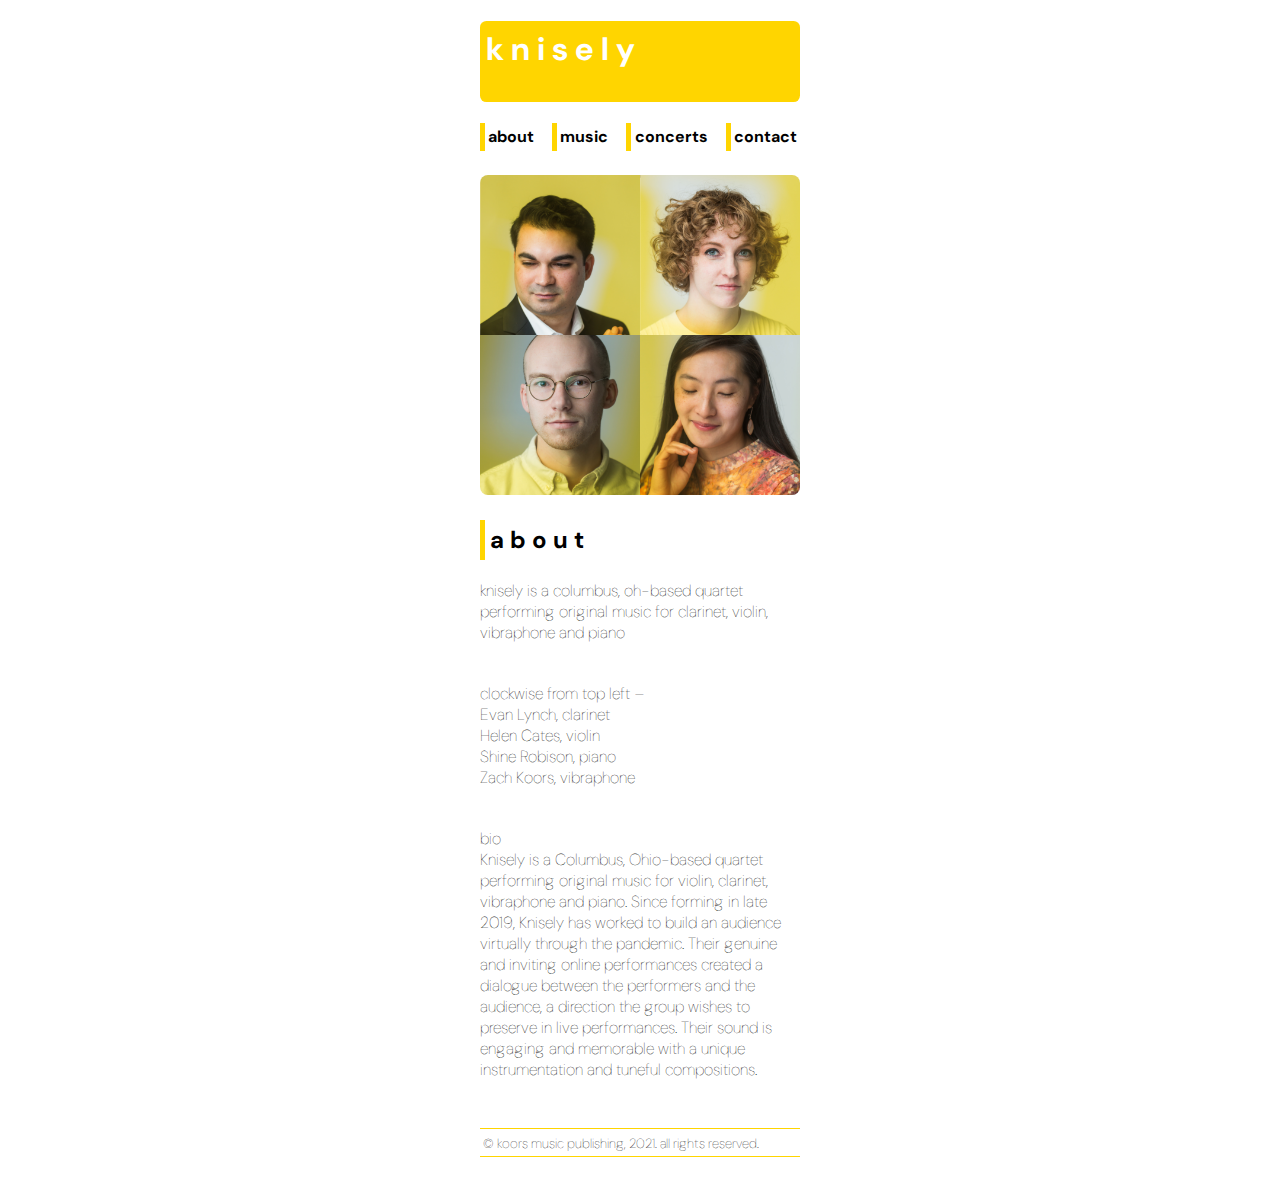
==== about.html @ c232701c "removed /pages !!!" ====
<!DOCTYPE html>   <!-- for God so loved the world that he gave his only son, that whoever believes in him shall not perish, but have eternal life -->
<html lang="en">
<head>
  <meta charset="utf-8">
  <meta name="name" content="knisely – about">
  <meta name="author" content="Zach Koors">
  <meta name="description" content="the official site of  k n i s e l y">
  <meta name="viewport" content="width=device-width, initial-scale=1">
  <link rel="stylesheet" href="/css/style.css">
</head>
<body>
  <!-- header -->
  <header id="header" class="">
    <a href="/index.html"><h1 class="yellow-card space">k n i s e l y</h1></a>
      <nav id="nav-bar" class="flex-row flex-around">
        <a id="nav-link" class="left-line" href="/about.html">about</a>
        <a id="nav-link" class="left-line" href="/music.html">music</a>
        <a id="nav-link" class="left-line" href="/concerts.html">concerts</a>
        <a id="nav-link" class="left-line" href="/contact.html">contact</a>
      </nav>
  </header>
  <hr>

    <!-- pic -->
    <div class="center">
      <img src="/img/quartet.png" height="" alt="knisely profile image">
    </div>

    <!-- about -->
    <h2 id="about" class="left-line">a b o u t</h2>
    <p>knisely is a columbus, oh-based quartet performing original music for clarinet, violin, vibraphone and piano</p>
    <hr>

    <!-- personnel -->
    <p>clockwise from top left – <br> Evan Lynch, clarinet <br> Helen Cates, violin <br> Shine Robison, piano <br> Zach Koors, vibraphone</p>
    <hr>

    <!-- bio -->
    <p>bio<br> Knisely is a Columbus, Ohio-based quartet performing original music for violin, clarinet, vibraphone and piano. Since forming in late 2019, Knisely has worked to build an audience virtually through the pandemic. Their genuine and inviting online performances created a dialogue between the performers and the audience, a direction the group wishes to preserve in live performances. Their sound is engaging and memorable with a unique instrumentation and tuneful compositions.</p>
    <hr class="space">

    <footer><small>© koors music publishing, 2021. all rights reserved.</small></footer>
    <hr class="space">
</body>
</html>
---- css/style.css ----
@import url('https://fonts.googleapis.com/css2?family=DM+Sans&display=swap');

body{
  font-family: dm sans;
  font-weight: 100;
  width: 90%;
  margin-left: auto;
  margin-right: auto;
}
@media (min-width: 30em) {
  body{
    width: 60%;
  }
}
@media (min-width: 50em) {
  body{
    width: 40%;
  }
}
@media (min-width: 75em) {
  body{
    width: 25%;
  }
}
#title{
  text-decoration: none;
}
h1{
 font-family: DM Sans;
}
a{
  text-decoration: none;
  color: inherit;
}
a:hover{
  color: gray;
}
a:active{
  color: gray;
}
.left-line{
  border-left: thick solid hsl(50, 100%, 50%);
  padding: .2em;
}
#nav-link{
  text-decoration: none;
  font-weight: bold;
}
#nav-link:hover{
  color: white;
  background-color: hsl(50, 100%, 50%);
  border-left-color: white;
}
.center{
  text-align: center;
}
.iframe-box{
  position: relative;
  width: 100%;
  height: 0;
  padding-bottom: 56.25%;
}
.iframe-box iframe{
  position: absolute;
  width: 100%;
  height: 100%;
  left: 0;
  top: 0;
}
img{
  width: 100%;
  margin: auto;
  max-width: 480px;
  max-height: 480px;
  border-radius: .5em;
}
hr{
  border: none;
  height: .5em;
}
.yellow-card{
  box-sizing: border-box;
  padding: .2em;
  color: white;
  width: 100%;
  background-color: hsl(50, 100%, 50%);
  border-radius: .2em;
}
.flex-row{
  display: flex;
  flex-direction: row;
}
.flex-around{
  justify-content: space-between;
}
.flex-column{
  display: flex;
  flex-direction: column;
}
.space{
  padding-bottom: 1em;
}
footer{
  border-top: thin solid hsl(50, 100%, 50%);
  border-bottom: thin solid hsl(50, 100%, 50%);
  padding: .2em;
}
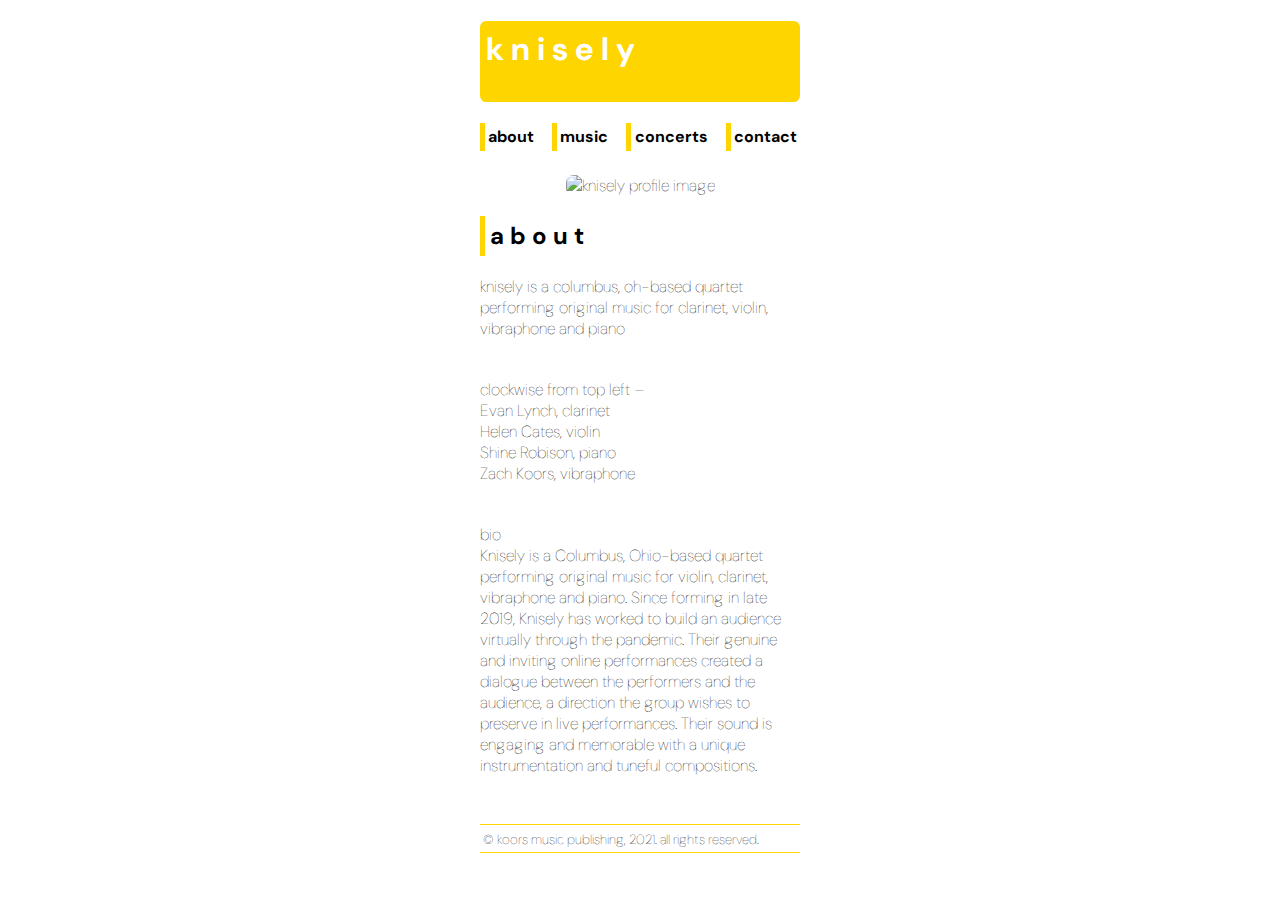
==== commit 5d733e2f: "added groupwide img, replaced large group photo on all subpages" ====
--- a/about.html
+++ b/about.html
@@ -23,7 +23,7 @@
 
     <!-- pic -->
     <div class="center">
-      <img src="/img/quartet.png" height="" alt="knisely profile image">
+      <img src="/img/groupwide.png" height="" alt="knisely profile image">
     </div>
 
     <!-- about -->
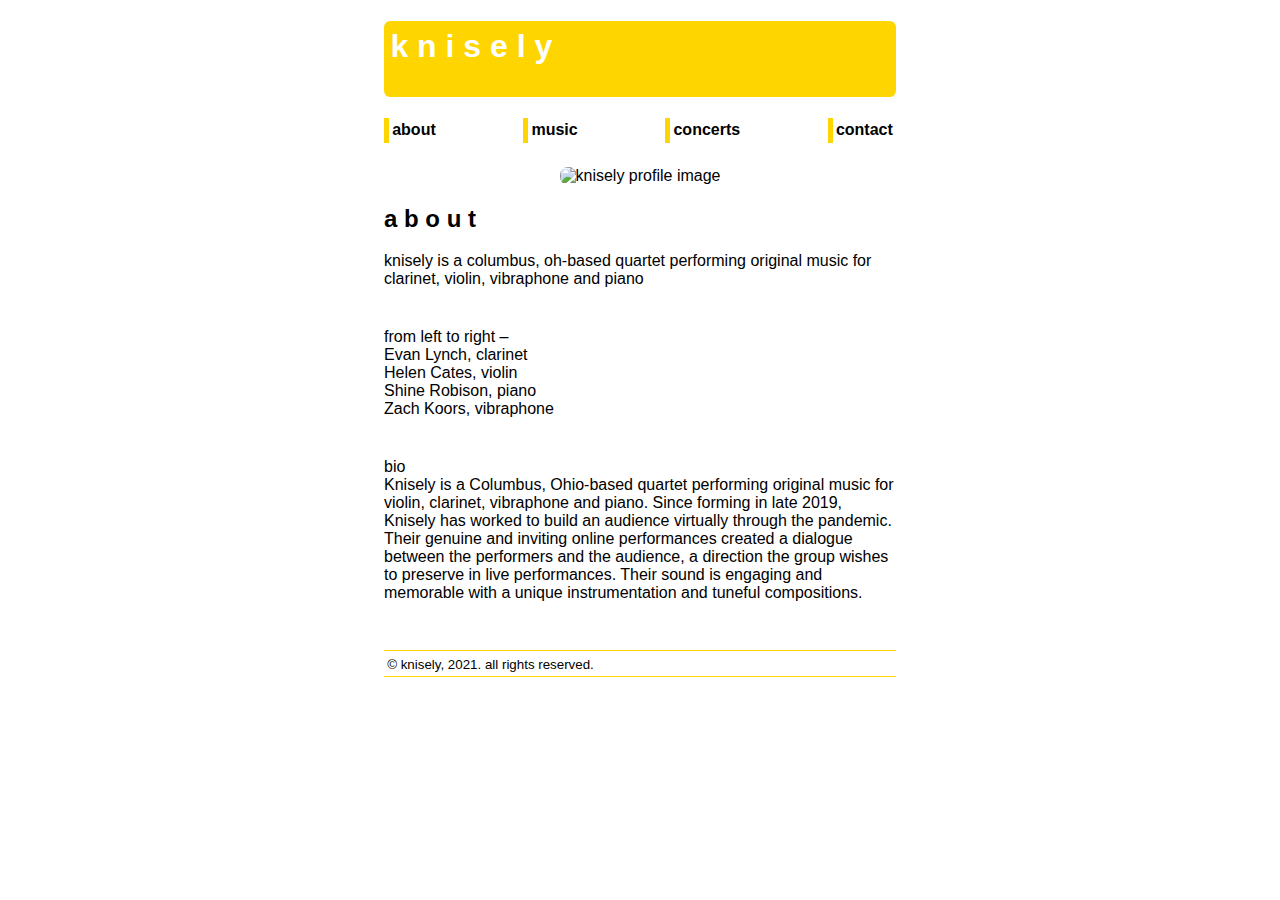
==== commit c3dfd8bf: "changed navlink id's to class, added link for album on homepgae" ====
--- a/about.html
+++ b/about.html
@@ -13,10 +13,10 @@
   <header id="header" class="">
     <a href="/index.html"><h1 class="yellow-card space">k n i s e l y</h1></a>
       <nav id="nav-bar" class="flex-row flex-around">
-        <a id="nav-link" class="left-line" href="/about.html">about</a>
-        <a id="nav-link" class="left-line" href="/music.html">music</a>
-        <a id="nav-link" class="left-line" href="/concerts.html">concerts</a>
-        <a id="nav-link" class="left-line" href="/contact.html">contact</a>
+        <a class="nav-link left-line"  href="/about.html">about</a>
+        <a class="nav-link left-line"  href="/music.html">music</a>
+        <a class="nav-link left-line"  href="/concerts.html">concerts</a>
+        <a class="nav-link left-line"  href="/contact.html">contact</a>
       </nav>
   </header>
   <hr>
@@ -27,19 +27,19 @@
     </div>
 
     <!-- about -->
-    <h2 id="about" class="left-line">a b o u t</h2>
+    <h2 id="about" >a b o u t</h2>
     <p>knisely is a columbus, oh-based quartet performing original music for clarinet, violin, vibraphone and piano</p>
     <hr>
 
     <!-- personnel -->
-    <p>clockwise from top left – <br> Evan Lynch, clarinet <br> Helen Cates, violin <br> Shine Robison, piano <br> Zach Koors, vibraphone</p>
+    <p>from left to right – <br> Evan Lynch, clarinet <br> Helen Cates, violin <br> Shine Robison, piano <br> Zach Koors, vibraphone</p>
     <hr>
 
     <!-- bio -->
     <p>bio<br> Knisely is a Columbus, Ohio-based quartet performing original music for violin, clarinet, vibraphone and piano. Since forming in late 2019, Knisely has worked to build an audience virtually through the pandemic. Their genuine and inviting online performances created a dialogue between the performers and the audience, a direction the group wishes to preserve in live performances. Their sound is engaging and memorable with a unique instrumentation and tuneful compositions.</p>
     <hr class="space">
 
-    <footer><small>© koors music publishing, 2021. all rights reserved.</small></footer>
+    <footer><small>© knisely, 2021. all rights reserved.</small></footer>
     <hr class="space">
 </body>
 </html>
--- a/css/style.css
+++ b/css/style.css
@@ -1,7 +1,5 @@
-@import url('https://fonts.googleapis.com/css2?family=DM+Sans&display=swap');
-
 body{
-  font-family: dm sans;
+  font-family: sans-serif;
   font-weight: 100;
   width: 90%;
   margin-left: auto;
@@ -14,19 +12,19 @@
 }
 @media (min-width: 50em) {
   body{
-    width: 40%;
+    width: 50%;
   }
 }
 @media (min-width: 75em) {
   body{
-    width: 25%;
+    width: 40%;
   }
 }
 #title{
   text-decoration: none;
 }
 h1{
- font-family: DM Sans;
+ font-family: sans-serif;
 }
 a{
   text-decoration: none;
@@ -42,11 +40,11 @@
   border-left: thick solid hsl(50, 100%, 50%);
   padding: .2em;
 }
-#nav-link{
+.nav-link{
   text-decoration: none;
   font-weight: bold;
 }
-#nav-link:hover{
+.nav-link:hover{
   color: white;
   background-color: hsl(50, 100%, 50%);
   border-left-color: white;
@@ -70,8 +68,6 @@
 img{
   width: 100%;
   margin: auto;
-  max-width: 480px;
-  max-height: 480px;
   border-radius: .5em;
 }
 hr{
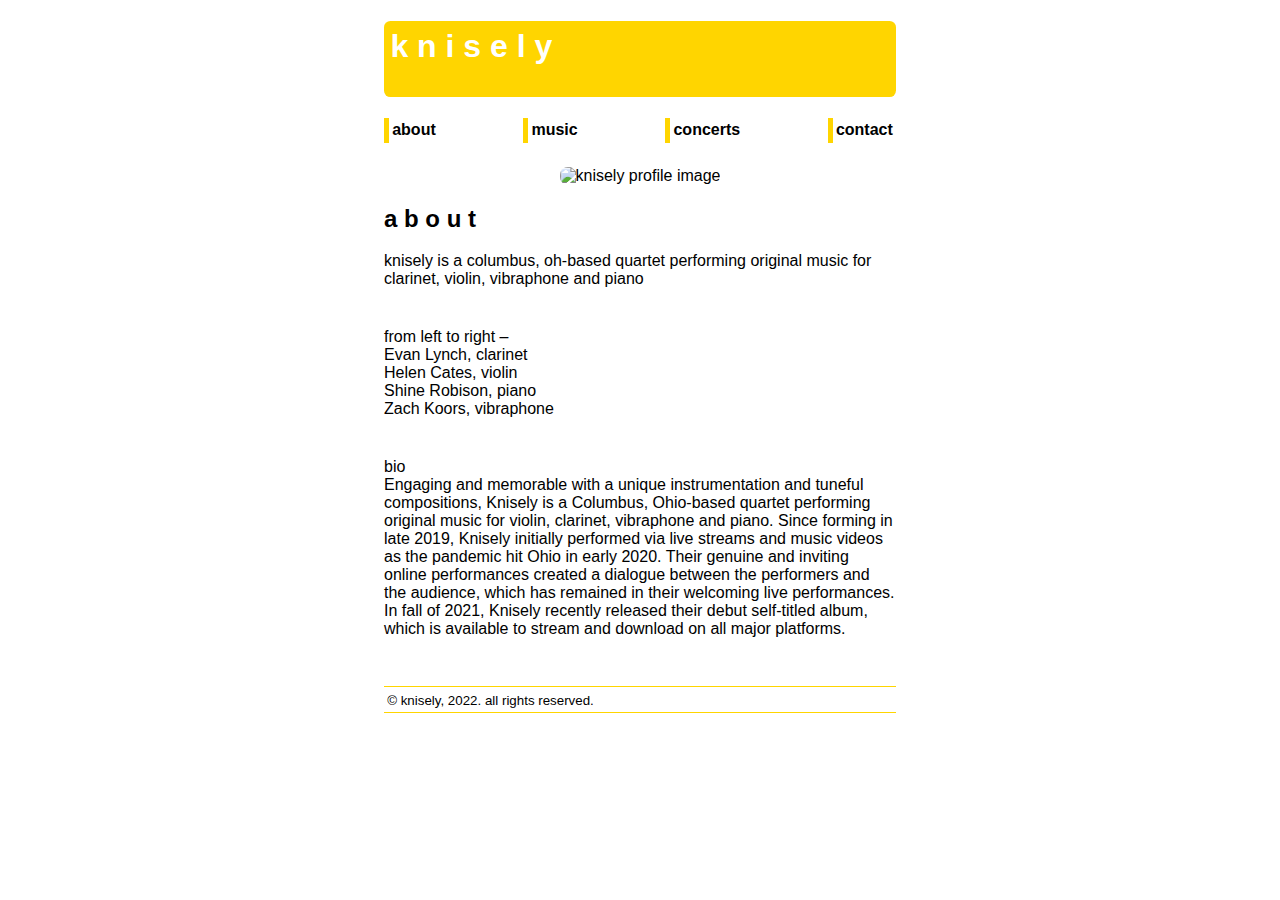
==== commit 6b555665: "update footer, bio and music page" ====
--- a/about.html
+++ b/about.html
@@ -36,10 +36,10 @@
     <hr>
 
     <!-- bio -->
-    <p>bio<br> Knisely is a Columbus, Ohio-based quartet performing original music for violin, clarinet, vibraphone and piano. Since forming in late 2019, Knisely has worked to build an audience virtually through the pandemic. Their genuine and inviting online performances created a dialogue between the performers and the audience, a direction the group wishes to preserve in live performances. Their sound is engaging and memorable with a unique instrumentation and tuneful compositions.</p>
+    <p>bio<br> Engaging and memorable with a unique instrumentation and tuneful compositions, Knisely is a Columbus, Ohio-based quartet performing original music for violin, clarinet, vibraphone and piano. Since forming in late 2019, Knisely initially performed via live streams and music videos as the pandemic hit Ohio in early 2020. Their genuine and inviting online performances created a dialogue between the performers and the audience, which has remained in their welcoming live performances. In fall of 2021, Knisely recently released their debut self-titled album, which is available to stream and download on all major platforms.</p>
     <hr class="space">
 
-    <footer><small>© knisely, 2021. all rights reserved.</small></footer>
+    <footer><small>© knisely, 2022. all rights reserved.</small></footer>
     <hr class="space">
 </body>
 </html>
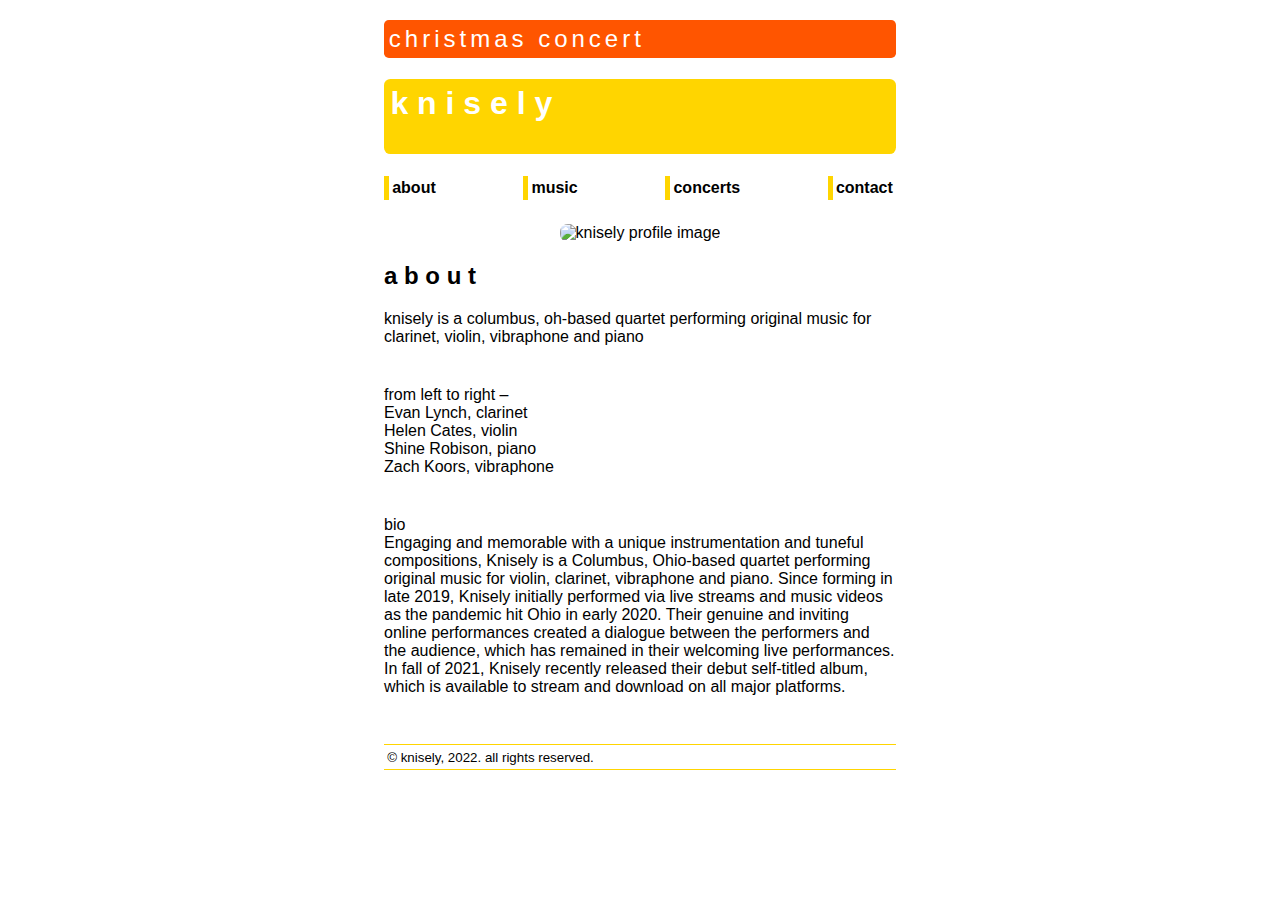
==== commit cbef19c2: "add concert program, thankyou page, paypal link" ====
--- a/about.html
+++ b/about.html
@@ -9,6 +9,9 @@
   <link rel="stylesheet" href="/css/style.css">
 </head>
 <body>
+
+  <a href="/christmas.html"><h2 class="red-banner letter-spacing">christmas concert</h2></a>
+
   <!-- header -->
   <header id="header" class="">
     <a href="/index.html"><h1 class="yellow-card space">k n i s e l y</h1></a>
--- a/css/style.css
+++ b/css/style.css
@@ -82,9 +82,29 @@
   background-color: hsl(50, 100%, 50%);
   border-radius: .2em;
 }
+.yellow-banner{
+  box-sizing: border-box;
+  padding: .2em;
+  color: white;
+  font-weight: 100;
+  width: 100%;
+  background-color: hsl(50, 100%, 50%);
+  border-radius: .2em;
+}
+.red-banner{
+  box-sizing: border-box;
+  padding: .2em;
+  color: white;
+  font-weight: 500;
+  width: 100%;
+  background-color: hsl(20, 100%, 50%);
+  border-radius: .2em;
+}
 .flex-row{
   display: flex;
   flex-direction: row;
+  align-items: baseline;
+  flex-wrap: wrap;
 }
 .flex-around{
   justify-content: space-between;
@@ -96,6 +116,15 @@
 .space{
   padding-bottom: 1em;
 }
+.letter-spacing{
+  letter-spacing: .25rem;
+}
+.right{
+  display: flex;
+  flex-direction: row;
+  align-items: baseline;
+  justify-content: flex-end;
+}
 footer{
   border-top: thin solid hsl(50, 100%, 50%);
   border-bottom: thin solid hsl(50, 100%, 50%);
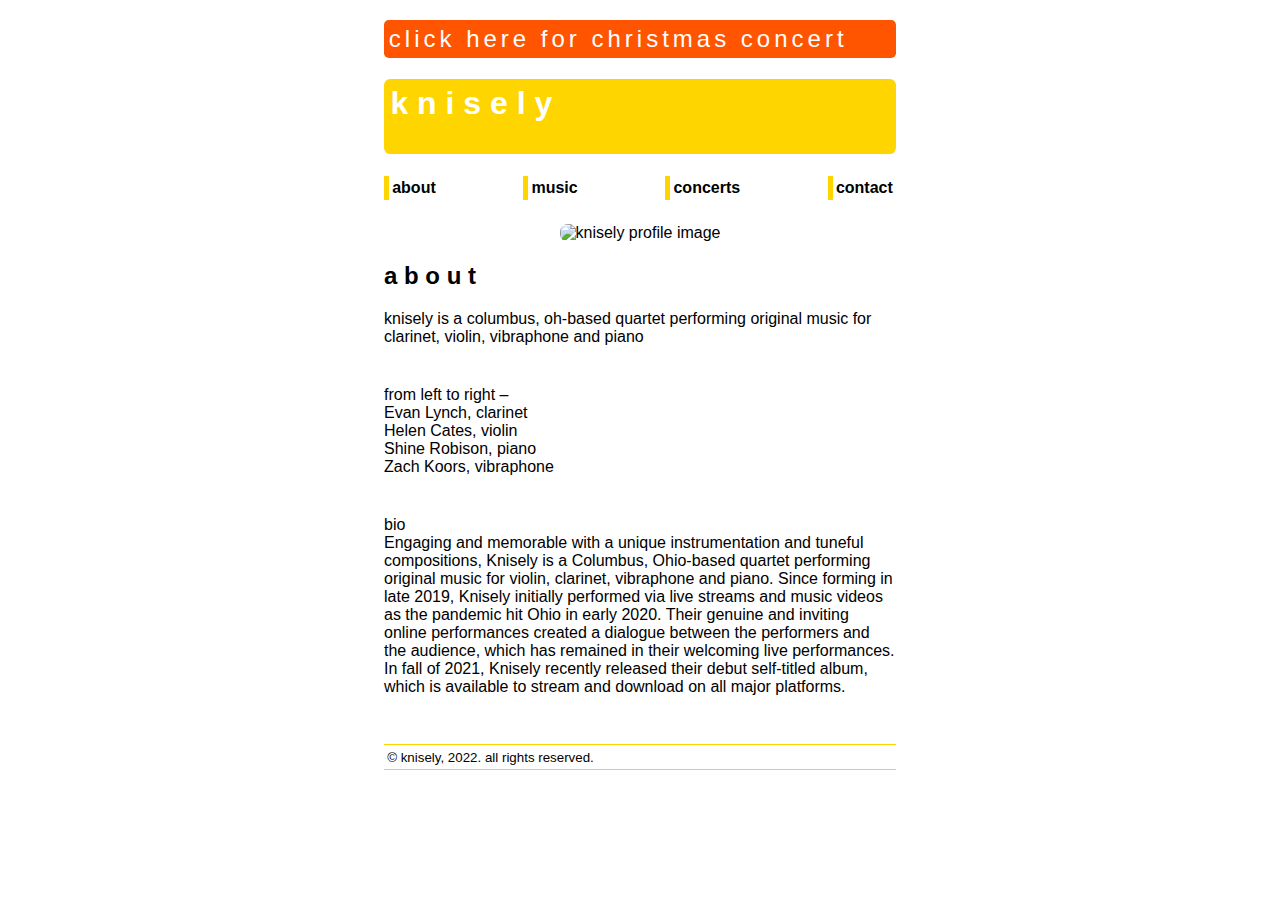
==== commit 81fecad0: "make christmas page link more clear" ====
--- a/about.html
+++ b/about.html
@@ -10,7 +10,7 @@
 </head>
 <body>
 
-  <a href="/christmas.html"><h2 class="red-banner letter-spacing">christmas concert</h2></a>
+  <a href="/christmas.html"><h2 class="red-banner letter-spacing">click here for christmas concert</h2></a>
 
   <!-- header -->
   <header id="header" class="">
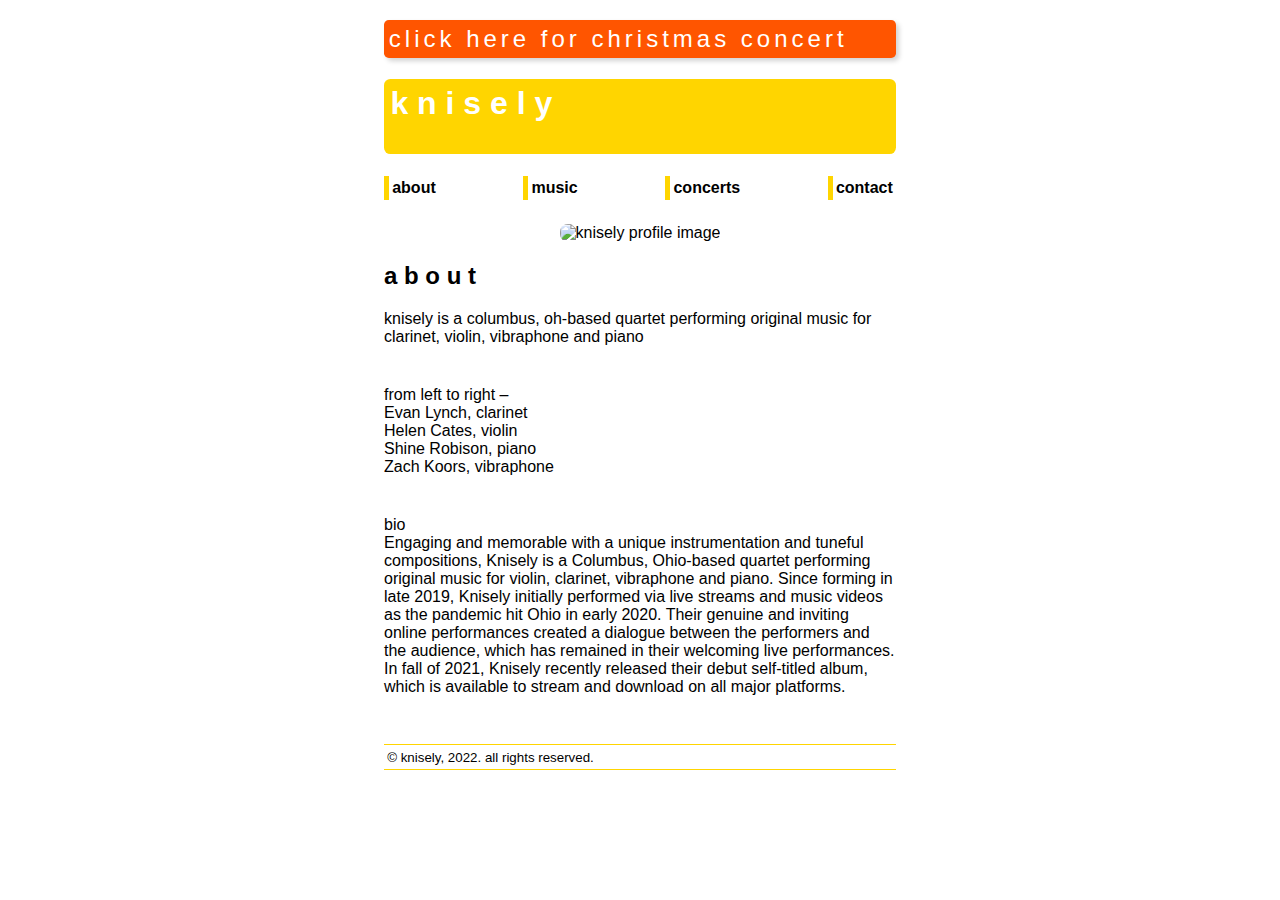
==== commit 2e2b7405: "add shadow class" ====
--- a/about.html
+++ b/about.html
@@ -10,7 +10,7 @@
 </head>
 <body>
 
-  <a href="/christmas.html"><h2 class="red-banner letter-spacing">click here for christmas concert</h2></a>
+  <a href="/christmas.html"><h2 class="red-banner letter-spacing shadow">click here for christmas concert</h2></a>
 
   <!-- header -->
   <header id="header" class="">
--- a/css/style.css
+++ b/css/style.css
@@ -106,6 +106,9 @@
   align-items: baseline;
   flex-wrap: wrap;
 }
+.shadow{
+  box-shadow: 3px 3px 5px lightgray;
+}
 .flex-around{
   justify-content: space-between;
 }
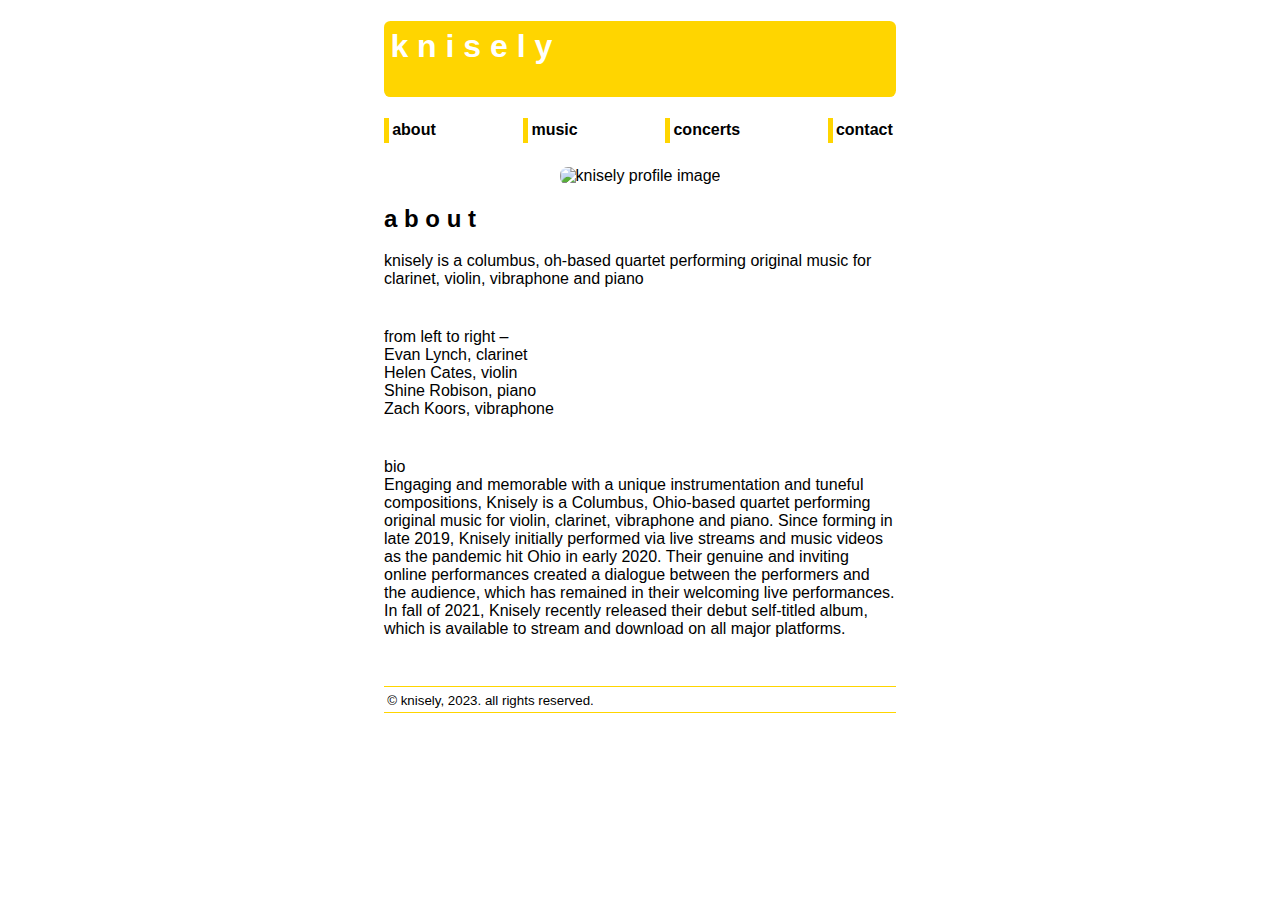
==== commit f81fff3e: "remove christmas banner and update year in copyright text" ====
--- a/about.html
+++ b/about.html
@@ -9,8 +9,6 @@
   <link rel="stylesheet" href="/css/style.css">
 </head>
 <body>
-
-  <a href="/christmas.html"><h2 class="red-banner letter-spacing shadow">click here for christmas concert</h2></a>
 
   <!-- header -->
   <header id="header" class="">
@@ -42,7 +40,7 @@
     <p>bio<br> Engaging and memorable with a unique instrumentation and tuneful compositions, Knisely is a Columbus, Ohio-based quartet performing original music for violin, clarinet, vibraphone and piano. Since forming in late 2019, Knisely initially performed via live streams and music videos as the pandemic hit Ohio in early 2020. Their genuine and inviting online performances created a dialogue between the performers and the audience, which has remained in their welcoming live performances. In fall of 2021, Knisely recently released their debut self-titled album, which is available to stream and download on all major platforms.</p>
     <hr class="space">
 
-    <footer><small>© knisely, 2022. all rights reserved.</small></footer>
+    <footer><small>© knisely, 2023. all rights reserved.</small></footer>
     <hr class="space">
 </body>
 </html>
